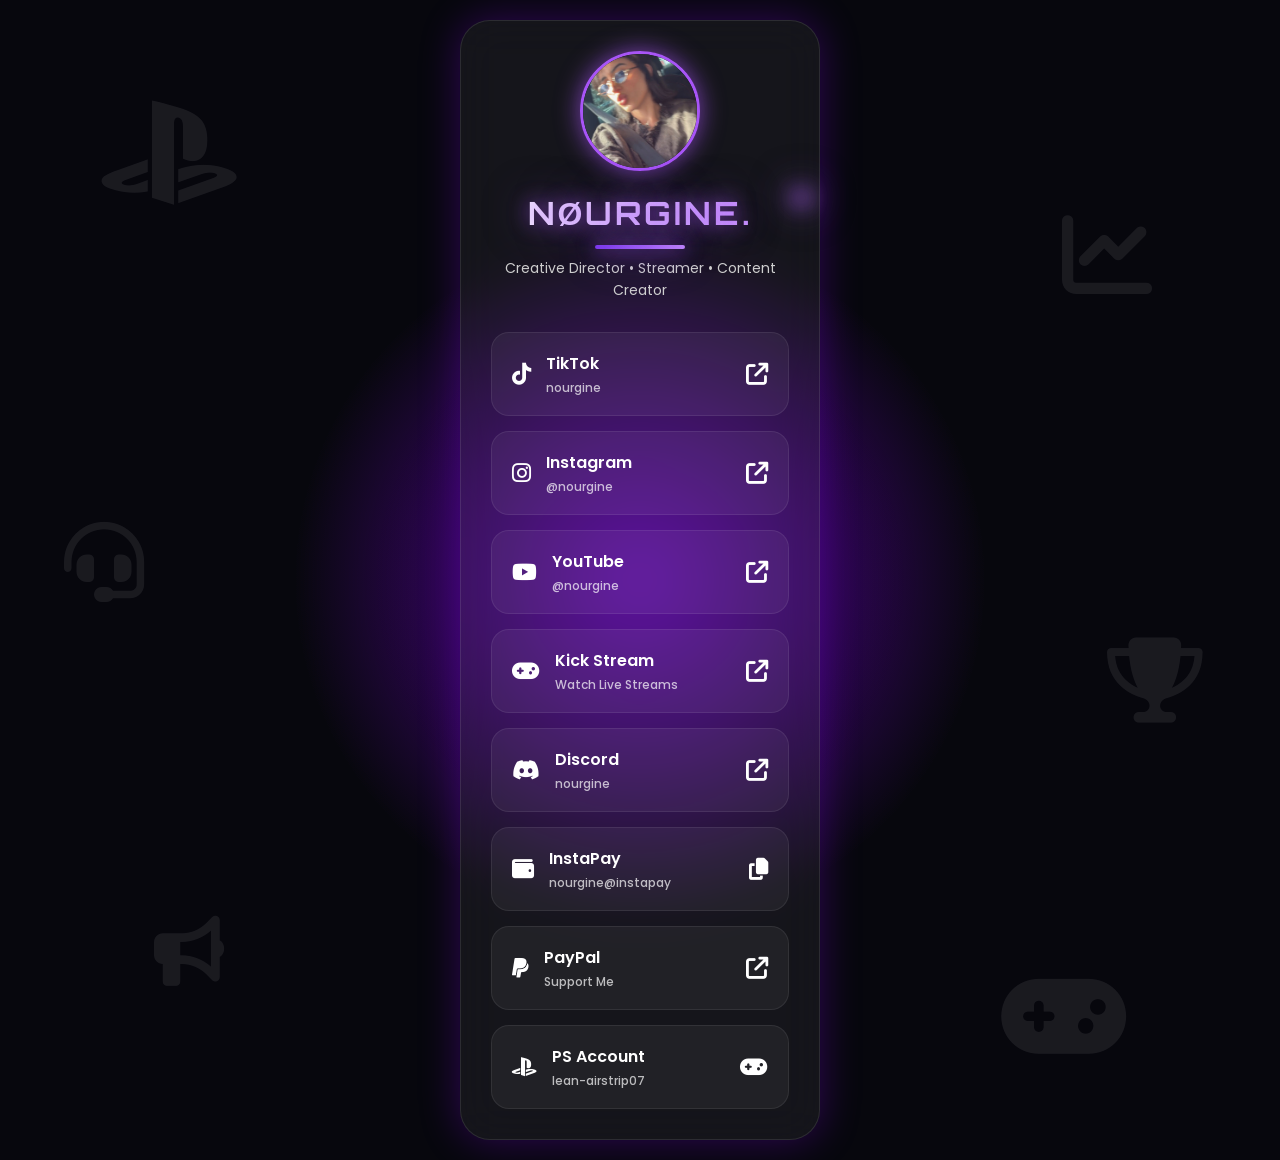
==== nourgine site/index.html @ 248e3b03 "Add files via upload" ====
<!DOCTYPE html>
<html lang="en">
<head>
  <meta charset="UTF-8" />
  <meta name="viewport" content="width=device-width, initial-scale=1.0"/>

  <title>nourgine</title>
  <link href="https://fonts.googleapis.com/css2?family=Orbitron:wght@500;700&display=swap" rel="stylesheet">

  <!-- CSS -->
  <link rel="stylesheet" href="style.css">

  <!-- Icons -->
  <link rel="stylesheet"
  href="https://cdnjs.cloudflare.com/ajax/libs/font-awesome/6.5.2/css/all.min.css"/>

  <!-- Font -->
  <link href="https://fonts.googleapis.com/css2?family=Poppins:wght@300;400;500;600;700&display=swap" rel="stylesheet">
  <link rel="icon" type="image/png" href="image.png">
</head>

<body>
<div id="loader">

    <div class="loader-content">

        <div class="loader-icons">

            <i class="fa-solid fa-crown"></i>

            <i class="fa-solid fa-bolt"></i>

            <i class="fa-solid fa-gamepad"></i>

            <i class="fa-solid fa-headset"></i>

        </div>

        <h1>
            Welcome To
            <span>Nourgine’s World</span>
        </h1>

        <div class="loader-stars">
            ✦ ✦ ✦
        </div>

    </div>

</div>
</div>

  <div class="background-glow"></div>

  <div class="container">

    <!-- Profile -->
    <div class="profile">

      <img
      src="photo1.jpeg"
      class="profile-img"
      alt="nourgine profile picture"/>

<h1 class="logo">
  NØURGINE.
  <i class="fa-solid fa-crown"></i>
</h1>

      <p class="bio">
      Creative Director • Streamer • Content Creator
      </p>

    </div>

<!-- Links -->
<div class="links">

  <!-- TikTok -->
  <a href="https://www.tiktok.com/@nourgine?_r=1&_t=ZS-96WayUfvSy1" target="_blank" class="card tiktok">
    <div class="left">
      <i class="fa-brands fa-tiktok"></i>
      <div>
        <h3>TikTok</h3>
        <p>nourgine</p>
      </div>
    </div>

    <i class="fa-solid fa-arrow-up-right-from-square"></i>
  </a>

  <!-- Instagram -->
  <a href=" https://www.instagram.com/nourgine?igsh=enJ1aWxvMmpzMjM1&utm_source=qr" target="_blank" class="card instagram">
    <div class="left">
      <i class="fa-brands fa-instagram"></i>
      <div>
        <h3>Instagram</h3>
        <p>@nourgine</p>
      </div>
    </div>

    <i class="fa-solid fa-arrow-up-right-from-square"></i>
  </a>
  <!-- YouTube -->
<a href="https://www.youtube.com/@nourgine"
target="_blank"
class="card youtube">

    <div class="left">

        <i class="fa-brands fa-youtube"></i>

        <div>
            <h3>YouTube</h3>
            <p>@nourgine</p>
        </div>

    </div>

    <i class="fa-solid fa-arrow-up-right-from-square"></i>

</a>

  <!-- Kick -->
  <a href="https://kick.com/nourgine" target="_blank" class="card kick">
    <div class="left">
      <i class="fa-solid fa-gamepad"></i>
      <div>
        <h3>Kick Stream</h3>
        <p>Watch Live Streams</p>
      </div>
    </div>

    <i class="fa-solid fa-arrow-up-right-from-square"></i>
  </a>

  <!-- Discord -->
  <a href="https://discord.gg/rqE5qbZ8V" target="_blank" class="card discord">
    <div class="left">
      <i class="fa-brands fa-discord"></i>
      <div>
        <h3>Discord</h3>
        <p>nourgine</p>
      </div>
    </div>

    <i class="fa-solid fa-arrow-up-right-from-square"></i>
  </a>

  <!-- InstaPay -->
  <a href="https://ipn.eg/S/nourgine/instapay/2pyzy8" target="_blank" class="card instapay">
    <div class="left">
      <i class="fa-solid fa-wallet"></i>
      <div>
        <h3>InstaPay</h3>
        <p>nourgine@instapay</p>
      </div>
    </div>

    <i class="fa-solid fa-copy"></i>
  </a>
  <!-- PayPal -->
<a href="https://paypal.me/NourgineElshazli" target="_blank" class="card paypal">

    <div class="left">
        <i class="fa-brands fa-paypal"></i>

        <div>
            <h3>PayPal</h3>
            <p>Support Me</p>
        </div>
    </div>

    <i class="fa-solid fa-arrow-up-right-from-square"></i>

</a>
  <!-- PlayStation -->
  <a href="https://www.playstation.com/lean-airstrip07" target="_blank" class="card playstation">
    <div class="left">
      <i class="fa-brands fa-playstation"></i>
      <div>
        <h3>PS Account</h3>
        <p>lean-airstrip07</p>
      </div>
    </div>

    <i class="fa-solid fa-gamepad"></i>
  </a>

</div>

  </div>
  <div class="background-glow"></div>
  <!-- Floating Icons -->

<div class="floating-icons">

  <i class="fa-brands fa-playstation ps"></i>

  <i class="fa-solid fa-chart-line marketing"></i>

  <i class="fa-solid fa-bullhorn ads"></i>

  <i class="fa-solid fa-gamepad game"></i>

  <i class="fa-solid fa-headset headset"></i>

  <i class="fa-solid fa-trophy trophy"></i>

</div>

  <script src="script.js"></script>

</body>
</html>
---- nourgine site/style.css ----
*{
  margin:0;
  padding:0;
  box-sizing:border-box;
}

body{
  font-family:'Poppins',sans-serif;
  min-height:100vh;
  display:flex;
  justify-content:center;
  align-items:center;
  padding:20px;
  overflow-y:auto;
  overflow-x:hidden;
  background:#07070d;
  color:white;
  position:relative;
}

/* Background */

.background-glow{
  position:absolute;
  width:700px;
  height:700px;
  background:radial-gradient(circle,
  rgba(140,0,255,0.35),
  transparent 70%);
  animation:moveGlow 8s infinite alternate;
}

@keyframes moveGlow{
  0%{
    transform:translate(-100px,-100px);
  }

  100%{
    transform:translate(100px,100px);
  }
}

/* Main Container */

.container{
  width:min(360px, 100%);
  padding:30px;
  border-radius:30px;
  backdrop-filter:blur(20px);
  background:rgba(255,255,255,0.06);
  border:1px solid rgba(255,255,255,0.1);
  box-shadow:0 0 40px rgba(140,0,255,0.3);
  position:relative;
  z-index:5;
}

/* Profile */

.profile{
  text-align:center;
  margin-bottom:30px;
}

.profile-img{
  width:120px;
  height:120px;
  border-radius:50%;
  object-fit:cover;
  border:3px solid #a855f7;
  margin-bottom:15px;
  box-shadow:0 0 25px rgba(168,85,247,0.7);
}

.profile h1{
  font-size:32px;
  margin-bottom:8px;
}

.bio{
  color:#cfcfcf;
  font-size:14px;
  line-height:1.6;
}

/* Links */

.links{
  display:flex;
  flex-direction:column;
  gap:15px;
}

.card{
  width:100%;
  padding:18px 20px;
  border-radius:18px;
  text-decoration:none;
  color:white;
  display:flex;
  align-items:center;
  gap:15px;
  font-size:17px;
  font-weight:500;
  transition:0.3s;
  position:relative;
  overflow:hidden;
  background:rgba(255,255,255,0.05);
  border:1px solid rgba(255,255,255,0.08);
}

/* Hover */

.card:hover{
  transform:translateY(-4px) scale(1.02);
  box-shadow:0 0 25px rgba(168,85,247,0.5);
}

/* Icon */

.card i{
  font-size:22px;
}

/* Colors */

.tiktok:hover{
  background:#111;
}

.instagram:hover{
  background:linear-gradient(45deg,#833ab4,#fd1d1d,#fcb045);
}

.twitch:hover{
  background:#9146ff;
}

.whatsapp:hover{
  background:#25d366;
}

.instapay:hover{
  background:#0099ff;
}

.playstation:hover{
  background:#003791;
}
.paypal:hover{

    background:#0070ba;

    box-shadow:
    0 0 20px #0070ba,
    0 0 40px #0070ba;

}
.youtube:hover{

    background:#ff0000;

    box-shadow:
    0 0 20px #ff0000,
    0 0 40px #ff0000;

}



/* NEW STYLE */

.left{
  display:flex;
  align-items:center;
  gap:15px;
}

.card{
  justify-content:space-between;
}

.card h3{
  font-size:16px;
  font-weight:600;
}

.card p{
  font-size:12px;
  opacity:0.7;
  margin-top:3px;
}

/* Kick */

.kick:hover{
  background:#53fc18;
  color:black;
}

/* Discord */

.discord:hover{
  background:#5865f2;
}
/* FLOATING ICONS */

.floating-icons i{
  position:absolute;
  color:rgba(255,255,255,0.08);
  z-index:1;

  animation:float 8s ease-in-out infinite;
}


/* Playstation */

.ps{
  font-size:120px;

  top:8%;
  left:8%;

  color:rgba(0,112,209,0.18);

  animation-delay:0s;
}

/* Marketing */

.marketing{
  font-size:90px;

  top:18%;
  right:10%;

  color:rgba(168,85,247,0.15);

  animation-delay:1s;
}

/* Ads */

.ads{
  font-size:70px;

  bottom:15%;
  left:12%;

  color:rgba(255,255,255,0.08);

  animation-delay:2s;
}

/* Gamepad */

.game{
  font-size:100px;

  bottom:8%;
  right:12%;

  color:rgba(140,0,255,0.15);

  animation-delay:3s;
}

/* Headset */

.headset{
  font-size:80px;

  top:45%;
  left:5%;

  color:rgba(255,255,255,0.06);

  animation-delay:4s;
}

/* Trophy */

.trophy{
  font-size:85px;

  top:55%;
  right:6%;

  color:rgba(255,215,0,0.12);

  animation-delay:5s;
}

/* Animation */

@keyframes float{

  0%{
    transform:
    translateY(0px)
    rotate(0deg);
  }

  50%{
    transform:
    translateY(-20px)
    rotate(5deg);
  }

  100%{
    transform:
    translateY(0px)
    rotate(0deg);
  }

}



.logo{

  position:relative;

  font-size:42px;
  font-weight:700;

  letter-spacing:3px;

  font-family:'Orbitron', sans-serif;

  background:linear-gradient(
    90deg,
    #ffffff,
    #c084fc,
    #7c3aed,
    #ffffff
  );

  background-size:300%;

  background-clip:text;
  -webkit-background-clip:text;

  color:transparent;
  -webkit-text-fill-color:transparent;

  animation:shine 6s linear infinite;

  text-shadow:
    0 0 20px rgba(168,85,247,0.7),
    0 0 45px rgba(168,85,247,0.5);

}


/* Crown */

.logo i{

  font-size:18px;

  position:absolute;

  top:-5px;
  right:-25px;

  color:#c084fc;

  filter:drop-shadow(
  0 0 10px #c084fc);

}

/* Neon Line */

.logo::after{

  content:"";

  display:block;

  width:90px;
  height:4px;

  margin:12px auto 0;

  border-radius:20px;

  background:linear-gradient(
  90deg,
  #7c3aed,
  #c084fc);

  box-shadow:
  0 0 20px #a855f7,
  0 0 40px #7c3aed;

}

/* Gradient Animation */

@keyframes shine{

  0%{
    background-position:0%;
  }

  100%{
    background-position:300%;
  }

}
/* MOBILE FIX */

@media (max-width:768px){

    body{
        padding:12px;
        overflow-x:hidden;
    }

    .container{
        width:min(100%, 360px);
    }
}
/* LOADER */

#loader{

    position:fixed;

    top:0;
    left:0;

    width:100%;
    height:100vh;

    background:#05010d;

    display:flex;
    justify-content:center;
    align-items:center;

    z-index:99999;

    animation:fadeOut 1s ease forwards;
    animation-delay:3s;
    -webkit-backface-visibility:hidden;
    backface-visibility:hidden;
}

.loader-content{

    text-align:center;
}

#loader h1{

    color:white;

    font-size:clamp(28px,6vw,50px);

    font-family:'Orbitron',sans-serif;

    margin-top:20px;

    animation:zoomIn 1.5s ease;
}

#loader span{

    color:#b026ff;

    text-shadow:
    0 0 10px #b026ff,
    0 0 30px #b026ff,
    0 0 60px #b026ff;
}

/* ICONS */

.loader-icons{

    display:flex;

    justify-content:center;

    gap:22px;
}

.loader-icons i{

    font-size:26px;

    color:#c084fc;

    text-shadow:
    0 0 15px #a855f7;

    animation:float 2s ease-in-out infinite;
}

.loader-icons i:nth-child(2){
    animation-delay:0.3s;
}

.loader-icons i:nth-child(3){
    animation-delay:0.6s;
}

.loader-icons i:nth-child(4){
    animation-delay:0.9s;
}

/* stars */

.loader-stars{

    margin-top:18px;

    color:#c084fc;

    letter-spacing:12px;

    opacity:0.7;

    animation:blink 1.5s infinite;
}

/* animations */

@keyframes float{

    0%{
        transform:translateY(0px);
    }

    50%{
        transform:translateY(-8px);
    }

    100%{
        transform:translateY(0px);
    }

}

@keyframes zoomIn{

    from{
        opacity:0;
        transform:scale(0.8);
    }

    to{
        opacity:1;
        transform:scale(1);
    }

}

@keyframes blink{

    50%{
        opacity:0.3;
    }

}

@keyframes fadeOut{

    to{
        opacity:0;
        visibility:hidden;
    }

}
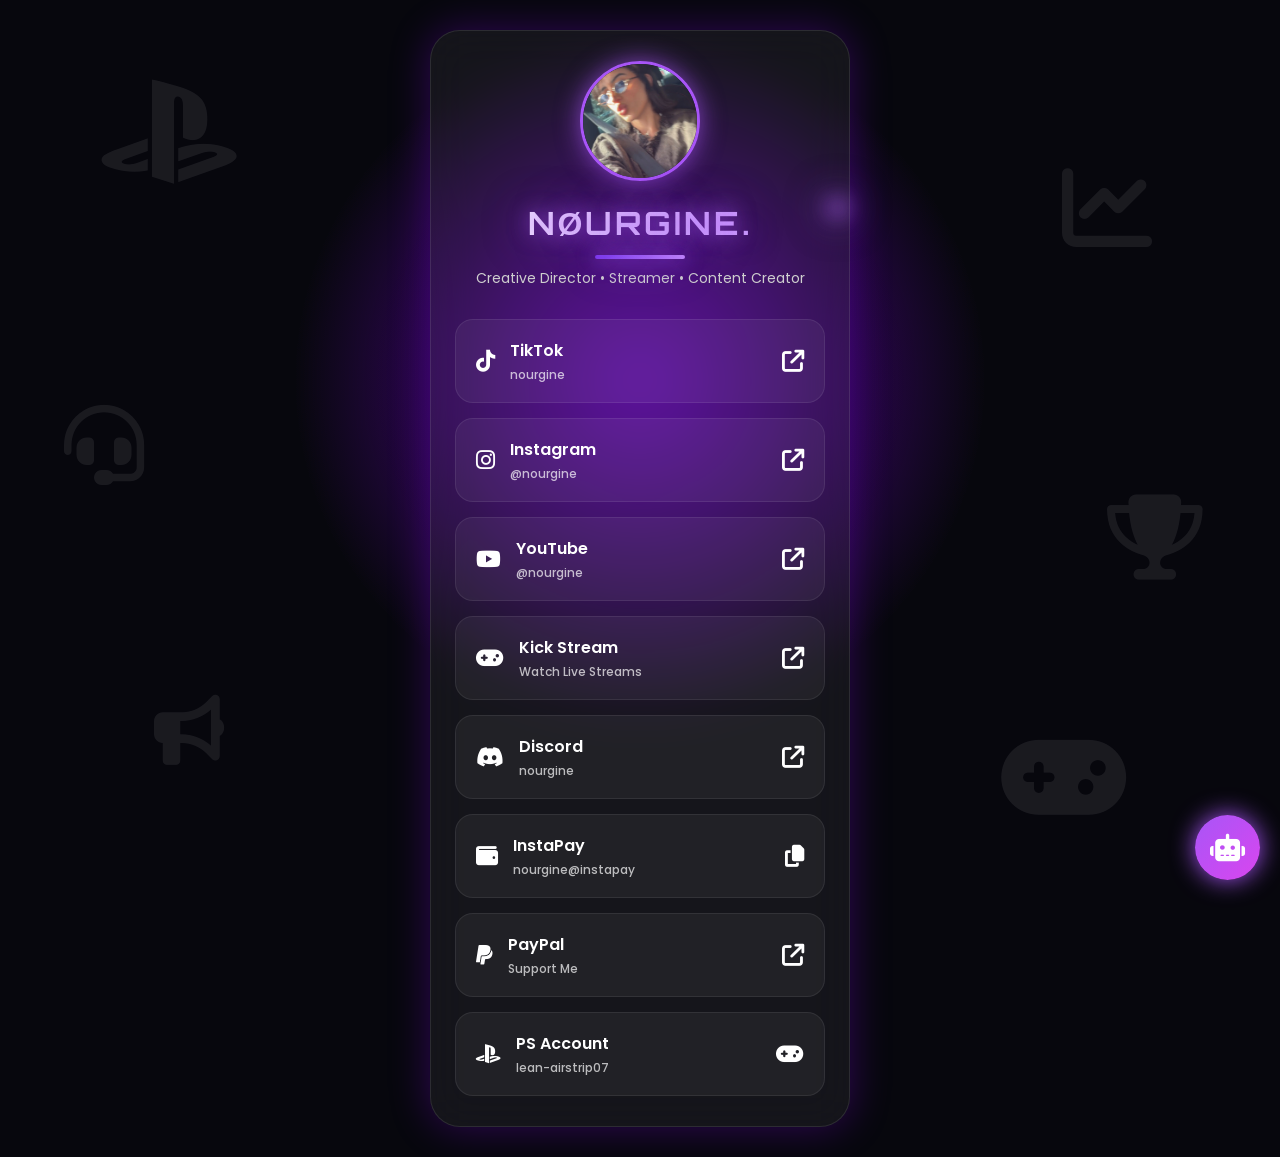
==== commit 869e55c8: "Add files via upload" ====
--- a/nourgine site/index.html
+++ b/nourgine site/index.html
@@ -135,7 +135,7 @@
   </a>
 
   <!-- Discord -->
-  <a href="https://discord.gg/rqE5qbZ8V" target="_blank" class="card discord">
+  <a href="https://discord.gg/pAShKRHD" target="_blank" class="card discord">
     <div class="left">
       <i class="fa-brands fa-discord"></i>
       <div>
@@ -209,7 +209,33 @@
 
 </div>
 
-  <script src="script.js"></script>
-
+  <div id="chat-toggle">
+    <i class="fa-solid fa-robot"></i>
+</div>
+
+<div id="chat-popup" class="hidden">
+    <div class="ai-chat">
+<h3>
+    <i class="fa-solid fa-robot"></i>
+    Nourgine AI
+</h3>
+
+
+</div>
+        <div id="chat-box"></div>
+
+        <input
+            type="text"
+            id="user-input"
+            placeholder="Ask Nourgine AI..."
+        >
+
+        <button onclick="sendMessage()">
+            Send
+        </button>
+    </div>
+</div>
+<script src="script.js"></script>
+</body>
 </body>
 </html>
--- a/nourgine site/style.css
+++ b/nourgine site/style.css
@@ -9,13 +9,13 @@
   min-height:100vh;
   display:flex;
   justify-content:center;
-  align-items:center;
-  padding:20px;
+  align-items:flex-start;
   overflow-y:auto;
   overflow-x:hidden;
   background:#07070d;
   color:white;
   position:relative;
+  padding:30px 16px;
 }
 
 /* Background */
@@ -43,8 +43,9 @@
 /* Main Container */
 
 .container{
-  width:min(360px, 100%);
-  padding:30px;
+  width:100%;
+  max-width:420px;
+  padding:30px 24px;
   border-radius:30px;
   backdrop-filter:blur(20px);
   background:rgba(255,255,255,0.06);
@@ -52,6 +53,7 @@
   box-shadow:0 0 40px rgba(140,0,255,0.3);
   position:relative;
   z-index:5;
+  margin:0 auto;
 }
 
 /* Profile */
@@ -205,10 +207,10 @@
 /* FLOATING ICONS */
 
 .floating-icons i{
-  position:absolute;
+  position:fixed;
   color:rgba(255,255,255,0.08);
   z-index:1;
-
+  pointer-events:none;
   animation:float 8s ease-in-out infinite;
 }
 
@@ -321,7 +323,7 @@
 
   position:relative;
 
-  font-size:42px;
+  font-size:clamp(28px, 8vw, 42px);
   font-weight:700;
 
   letter-spacing:3px;
@@ -415,12 +417,74 @@
 @media (max-width:768px){
 
     body{
-        padding:12px;
         overflow-x:hidden;
+        padding:20px 12px;
+        align-items:flex-start;
     }
 
     .container{
-        width:min(100%, 360px);
+        padding:24px 18px;
+        border-radius:24px;
+    }
+
+    .profile-img{
+        width:100px;
+        height:100px;
+    }
+
+    .card{
+        padding:15px 16px;
+        font-size:15px;
+        border-radius:14px;
+    }
+
+    .card h3{
+        font-size:14px;
+    }
+
+    .links{
+        gap:12px;
+    }
+
+    .ps{
+        font-size:90px;
+        left:2px !important;
+        top:6% !important;
+    }
+
+    .marketing{
+        font-size:70px;
+        right:2px !important;
+        top:16% !important;
+    }
+
+    .ads{
+        font-size:55px;
+        left:2px !important;
+        bottom:20% !important;
+    }
+
+    .game{
+        font-size:75px;
+        right:2px !important;
+        bottom:10% !important;
+    }
+
+    .headset{
+        font-size:60px;
+        left:2px !important;
+        top:48% !important;
+    }
+
+    .trophy{
+        font-size:65px;
+        right:2px !important;
+        top:56% !important;
+    }
+
+    .background-glow{
+        width:400px;
+        height:400px;
     }
 }
 /* LOADER */
@@ -576,6 +640,62 @@
 
 }
 
-
-
-
+#chat-toggle{
+    position:fixed;
+    bottom:20px;
+    right:20px;
+
+    width:65px;
+    height:65px;
+
+    border-radius:50%;
+    background:linear-gradient(135deg,#a855f7,#d946ef);
+
+    display:flex;
+    justify-content:center;
+    align-items:center;
+
+    font-size:28px;
+    color:white;
+
+    cursor:pointer;
+    z-index:9999;
+
+    box-shadow:0 0 25px #a855f7;
+}
+
+#chat-popup{
+    position: fixed;
+    bottom: 100px;
+    right: 20px;
+
+    width: 350px;
+    z-index: 9999;
+
+    backdrop-filter: blur(20px);
+    background: rgba(20,10,40,.95);
+    border: 1px solid rgba(168,85,247,.4);
+    border-radius: 25px;
+    box-shadow: 0 0 40px rgba(168,85,247,.4);
+}
+
+.hidden{
+    display:none;
+}
+.ai-subtitle{
+    text-align:center;
+    color:#c084fc;
+    font-size:13px;
+    margin-top:-5px;
+    margin-bottom:15px;
+    opacity:.8;
+}
+
+
+
+
+
+
+
+
+
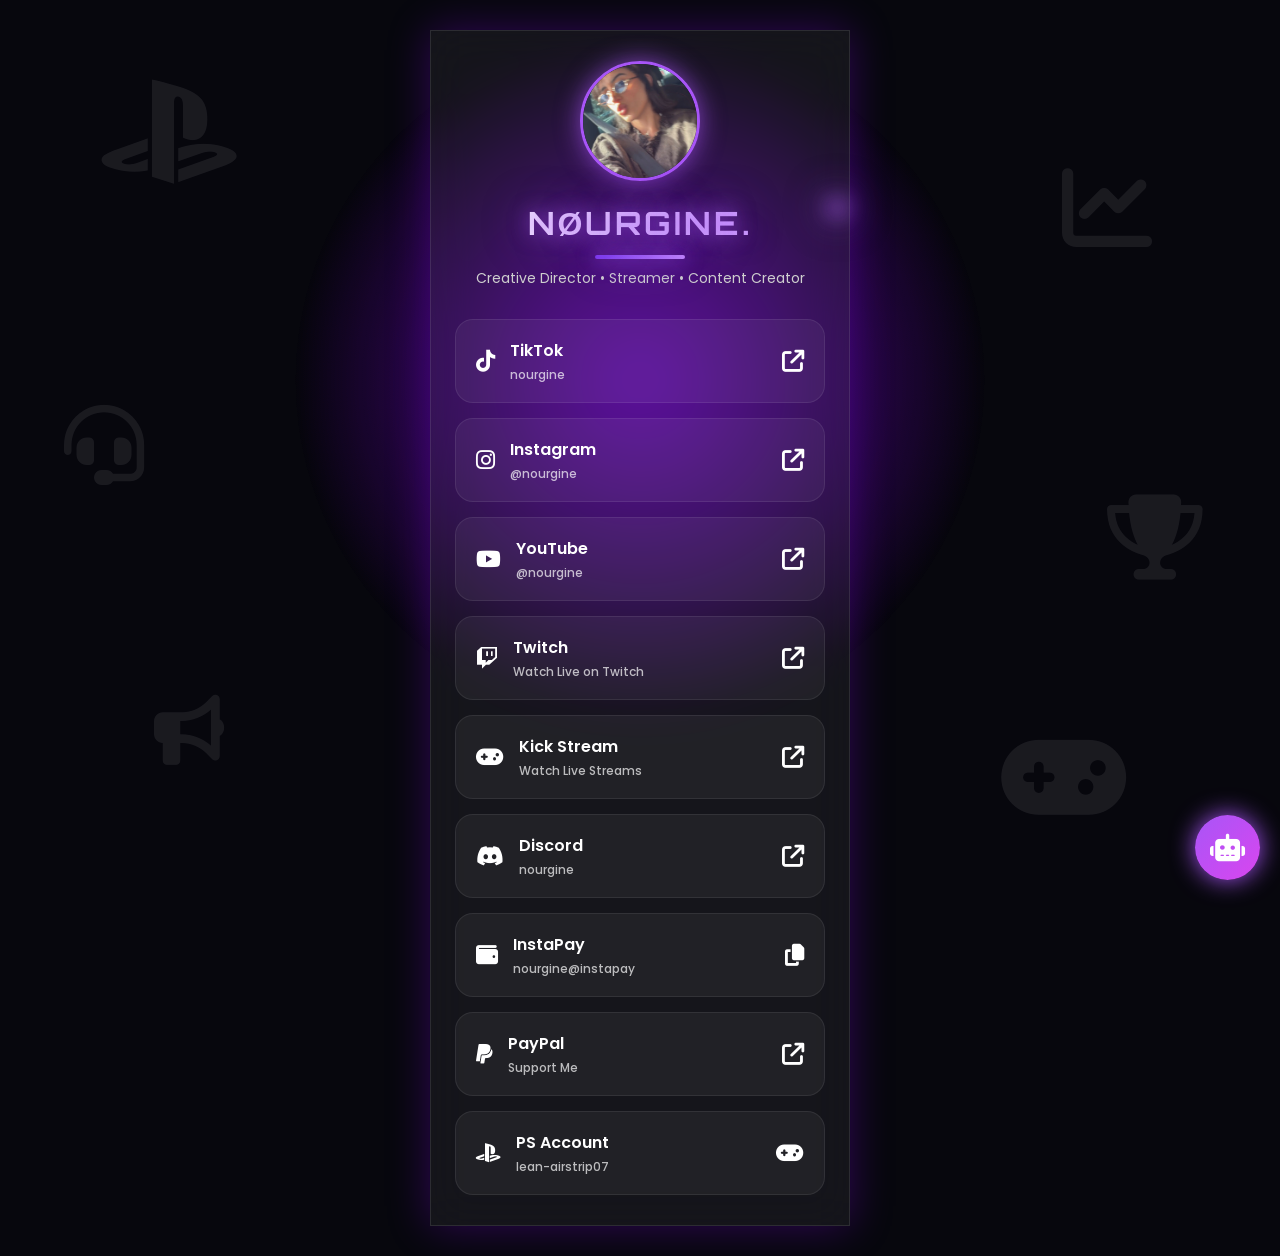
==== commit 15b75e60: "Add files via upload" ====
--- a/nourgine site/index.html
+++ b/nourgine site/index.html
@@ -17,6 +17,10 @@
   <!-- Font -->
   <link href="https://fonts.googleapis.com/css2?family=Poppins:wght@300;400;500;600;700&display=swap" rel="stylesheet">
   <link rel="icon" type="image/png" href="image.png">
+  <meta property="og:title" content="Nourgine">
+<meta property="og:description" content="Streamer • Gamer • Content Creator">
+<meta property="og:image" content="image.png">
+<meta property="og:type" content="website">
 </head>
 
 <body>
@@ -47,7 +51,7 @@
 
     </div>
 
-</div>
+
 </div>
 
   <div class="background-glow"></div>
@@ -77,7 +81,7 @@
 <div class="links">
 
   <!-- TikTok -->
-  <a href="https://www.tiktok.com/@nourgine?_r=1&_t=ZS-96WayUfvSy1" target="_blank" class="card tiktok">
+  <a href="https://www.tiktok.com/@nourgine?_r=1&_t=ZS-96WayUfvSy1" target="_blank" rel="noopener noreferrer" class="card tiktok">
     <div class="left">
       <i class="fa-brands fa-tiktok"></i>
       <div>
@@ -90,7 +94,7 @@
   </a>
 
   <!-- Instagram -->
-  <a href=" https://www.instagram.com/nourgine?igsh=enJ1aWxvMmpzMjM1&utm_source=qr" target="_blank" class="card instagram">
+  <a href="https://www.instagram.com/nourgine?igsh=enJ1aWxvMmpzMjM1&utm_source=qr" target="_blank" rel="noopener noreferrer" class="card instagram">
     <div class="left">
       <i class="fa-brands fa-instagram"></i>
       <div>
@@ -102,9 +106,7 @@
     <i class="fa-solid fa-arrow-up-right-from-square"></i>
   </a>
   <!-- YouTube -->
-<a href="https://www.youtube.com/@nourgine"
-target="_blank"
-class="card youtube">
+  <a href="https://www.youtube.com/@nourgine" target="_blank" rel="noopener noreferrer"  class="card youtube">
 
     <div class="left">
 
@@ -119,10 +121,29 @@
 
     <i class="fa-solid fa-arrow-up-right-from-square"></i>
 
+  </a>
+<!-- Twitch -->
+<a href="https://m.twitch.tv/nourgine/home"
+target="_blank" rel="noopener noreferrer"
+class="card twitch">
+
+    <div class="left">
+
+        <i class="fa-brands fa-twitch"></i>
+
+        <div>
+            <h3>Twitch</h3>
+            <p>Watch Live on Twitch</p>
+        </div>
+
+    </div>
+
+    <i class="fa-solid fa-arrow-up-right-from-square"></i>
+
 </a>
 
   <!-- Kick -->
-  <a href="https://kick.com/nourgine" target="_blank" class="card kick">
+  <a href="https://kick.com/nourgine" target="_blank" rel="noopener noreferrer" class="card kick">
     <div class="left">
       <i class="fa-solid fa-gamepad"></i>
       <div>
@@ -135,7 +156,7 @@
   </a>
 
   <!-- Discord -->
-  <a href="https://discord.gg/pAShKRHD" target="_blank" class="card discord">
+  <a href="https://discord.gg/pAShKRHD" target="_blank" rel="noopener noreferrer" class="card discord">
     <div class="left">
       <i class="fa-brands fa-discord"></i>
       <div>
@@ -148,7 +169,7 @@
   </a>
 
   <!-- InstaPay -->
-  <a href="https://ipn.eg/S/nourgine/instapay/2pyzy8" target="_blank" class="card instapay">
+  <a href="https://ipn.eg/S/nourgine/instapay/2pyzy8" target="_blank" rel="noopener noreferrer" class="card instapay">
     <div class="left">
       <i class="fa-solid fa-wallet"></i>
       <div>
@@ -160,7 +181,7 @@
     <i class="fa-solid fa-copy"></i>
   </a>
   <!-- PayPal -->
-<a href="https://paypal.me/NourgineElshazli" target="_blank" class="card paypal">
+<a href="https://paypal.me/NourgineElshazli" target="_blank" rel="noopener noreferrer" class="card paypal">
 
     <div class="left">
         <i class="fa-brands fa-paypal"></i>
@@ -175,7 +196,7 @@
 
 </a>
   <!-- PlayStation -->
-  <a href="https://www.playstation.com/lean-airstrip07" target="_blank" class="card playstation">
+  <a href="https://www.playstation.com/lean-airstrip07" target="_blank" rel="noopener noreferrer" class="card playstation">
     <div class="left">
       <i class="fa-brands fa-playstation"></i>
       <div>
@@ -237,5 +258,4 @@
 </div>
 <script src="script.js"></script>
 </body>
-</body>
 </html>
--- a/nourgine site/style.css
+++ b/nourgine site/style.css
@@ -21,7 +21,7 @@
 /* Background */
 
 .background-glow{
-  position:absolute;
+  position:fixed;
   width:700px;
   height:700px;
   background:radial-gradient(circle,
@@ -46,7 +46,7 @@
   width:100%;
   max-width:420px;
   padding:30px 24px;
-  border-radius:30px;
+  -webkit-backdrop-filter:blur(20px);
   backdrop-filter:blur(20px);
   background:rgba(255,255,255,0.06);
   border:1px solid rgba(255,255,255,0.1);
@@ -135,6 +135,7 @@
 
 .twitch:hover{
   background:#9146ff;
+
 }
 
 .whatsapp:hover{
@@ -152,18 +153,14 @@
 
     background:#0070ba;
 
-    box-shadow:
-    0 0 20px #0070ba,
-    0 0 40px #0070ba;
+  
 
 }
 .youtube:hover{
 
     background:#ff0000;
 
-    box-shadow:
-    0 0 20px #ff0000,
-    0 0 40px #ff0000;
+
 
 }
 
@@ -340,8 +337,8 @@
 
   background-size:300%;
 
+  -webkit-background-clip:text;
   background-clip:text;
-  -webkit-background-clip:text;
 
   color:transparent;
   -webkit-text-fill-color:transparent;
@@ -561,7 +558,7 @@
     text-shadow:
     0 0 15px #a855f7;
 
-    animation:float 2s ease-in-out infinite;
+    animation:loaderfloat 2s ease-in-out infinite;
 }
 
 .loader-icons i:nth-child(2){
@@ -593,7 +590,7 @@
 
 /* animations */
 
-@keyframes float{
+@keyframes loaderfloat{
 
     0%{
         transform:translateY(0px);
@@ -665,18 +662,31 @@
 }
 
 #chat-popup{
-    position: fixed;
-    bottom: 100px;
-    right: 20px;
-
-    width: 350px;
-    z-index: 9999;
-
-    backdrop-filter: blur(20px);
-    background: rgba(20,10,40,.95);
-    border: 1px solid rgba(168,85,247,.4);
-    border-radius: 25px;
-    box-shadow: 0 0 40px rgba(168,85,247,.4);
+
+    position:fixed;
+
+    bottom:100px;
+    right:20px;
+
+    width:380px;
+    max-width:90vw;
+
+    z-index:9999;
+
+    background:rgba(15,10,30,.96);
+
+    border:1px solid rgba(168,85,247,.35);
+
+    border-radius:28px;
+
+    overflow:hidden;
+
+    backdrop-filter:blur(25px);
+    -webkit-backdrop-filter:blur(25px);
+
+    box-shadow:
+    0 0 30px rgba(168,85,247,.25),
+    0 0 60px rgba(124,58,237,.15);
 }
 
 .hidden{
@@ -691,11 +701,91 @@
     opacity:.8;
 }
 
-
-
-
-
-
-
-
-
+.ai-chat{
+
+    padding:18px;
+
+    text-align:center;
+
+    background:linear-gradient(
+    135deg,
+    rgba(168,85,247,.18),
+    rgba(124,58,237,.08)
+    );
+
+    border-bottom:
+    1px solid rgba(168,85,247,.25);
+}
+
+#chat-box{
+
+    height:260px;
+
+    overflow-y:auto;
+
+    padding:15px;
+}
+
+#chat-box p{
+
+    margin-bottom:10px;
+
+    padding:10px 12px;
+
+    border-radius:12px;
+
+    background:rgba(255,255,255,.05);
+}
+
+#user-input{
+
+    width:100%;
+
+    padding:14px;
+
+    background:rgba(255,255,255,.05);
+
+    border:none;
+
+    color:white;
+
+    outline:none;
+}
+
+#chat-popup button{
+
+    width:100%;
+
+    padding:14px;
+
+    border:none;
+
+    background:#a855f7;
+
+    color:white;
+
+    font-weight:700;
+
+    cursor:pointer;
+
+    transition:.3s;
+}
+
+#chat-popup button:hover{
+
+    background:#9333ea;
+}
+
+#chat-toggle:hover{
+
+    transform:scale(1.08);
+}
+
+
+
+
+
+
+
+
+
